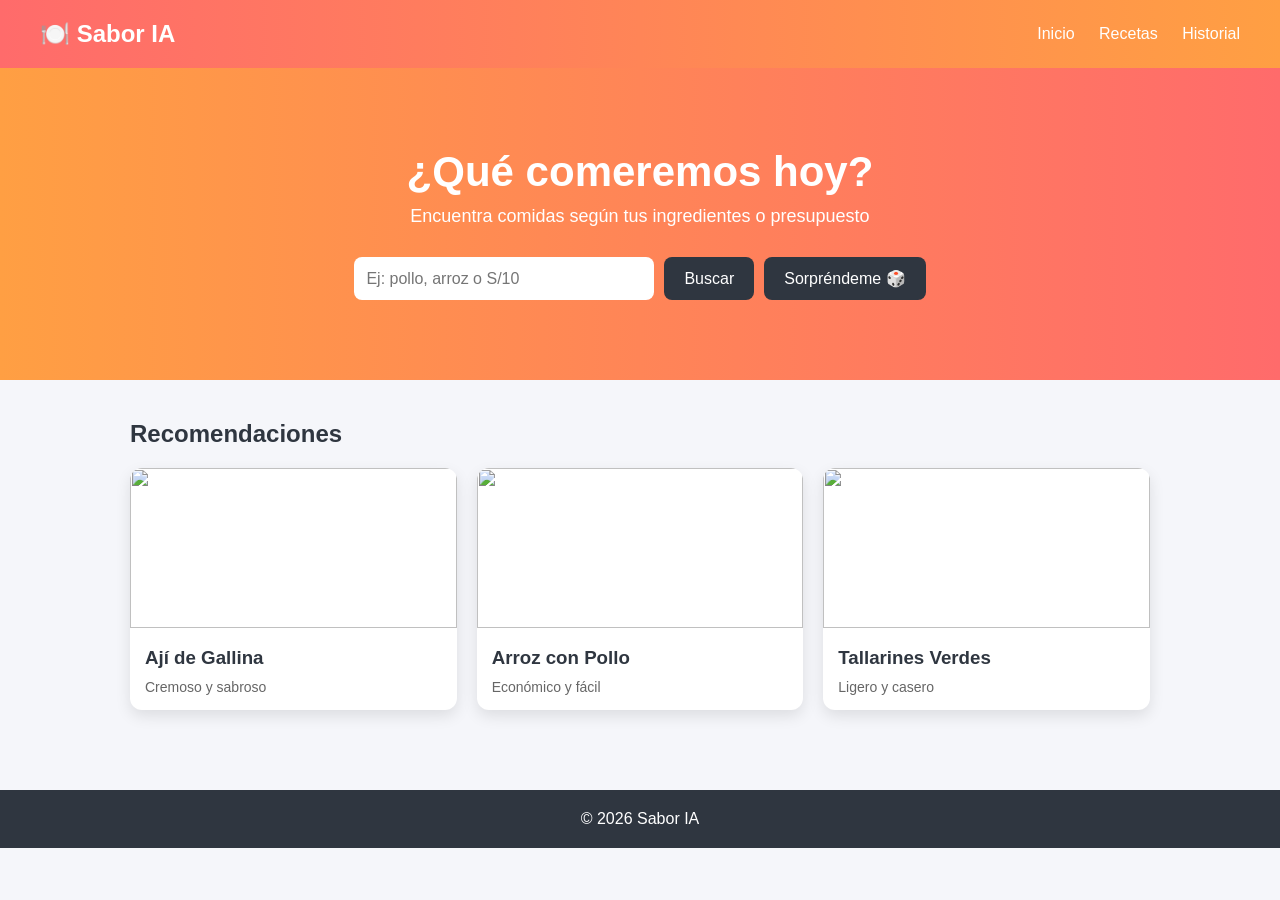
==== src/main/resources/static/Index.html @ de1eff21 "Agregando frontend completo (index, login, css, js)" ====
<!DOCTYPE html>
<html lang="es">

<head>
    <meta charset="UTF-8">
    <title>Sabor IA</title>
    <meta name="viewport" content="width=device-width, initial-scale=1.0">
    <link rel="stylesheet" href="css/styles.css">
    <script src="js/app.js"></script>
</head>

<body>

    <header class="header">
        <div class="logo">🍽️ Sabor IA</div>
        <nav class="nav">
            <a href="#">Inicio</a>
            <a href="#">Recetas</a>
            <a href="#">Historial</a>
        </nav>
    </header>

    <section class="hero">
        <h1>¿Qué comeremos hoy?</h1>
        <p>Encuentra comidas según tus ingredientes o presupuesto</p>

        <div class="search-box">
            <input id="inputBusqueda" type="text" placeholder="Ej: pollo, arroz o S/10">
            <button onclick="buscar()">Buscar</button>
            <button onclick="sorprendeme()" class="btn-random">Sorpréndeme 🎲</button>
        </div>
    </section>

    <section class="result-section">
        <h2>Recomendaciones</h2>

        <div id="resultados" class="cards"></div>
    </section>
    <div id="loader" class="loader hidden"></div>
    <footer class="footer">
        <p>© 2026 Sabor IA</p>
    </footer>

    <script src="js/app.js"></script>
</body>

</html>
---- src/main/resources/static/css/styles.css ----
* {
    margin: 0;
    padding: 0;
    box-sizing: border-box;
}

body {
    font-family: 'Segoe UI', sans-serif;
    background: #f5f6fa;
    color: #2f3640;
    animation: fadeIn 1s ease-in;
}

.header {
    display: flex;
    justify-content: space-between;
    align-items: center;
    padding: 20px 40px;
    background: linear-gradient(90deg, #ff6b6b, #ff9f43);
    color: white;
    animation: slideDown 0.8s ease;
}

.logo {
    font-size: 24px;
    font-weight: bold;
}

.nav a {
    margin-left: 20px;
    text-decoration: none;
    color: white;
    font-weight: 500;
    transition: 0.3s;
}

.nav a:hover {
    opacity: 0.7;
    transform: scale(1.05);
}

.hero {
    text-align: center;
    padding: 80px 20px;
    background: linear-gradient(to right, #ff9f43, #ff6b6b);
    color: white;
    animation: fadeInUp 1s ease;
}

.hero h1 {
    font-size: 42px;
    margin-bottom: 10px;
}

.hero p {
    font-size: 18px;
    margin-bottom: 30px;
}

.search-box {
    display: flex;
    justify-content: center;
    gap: 10px;
}

.search-box input {
    width: 300px;
    padding: 12px;
    border-radius: 8px;
    border: none;
    outline: none;
    font-size: 16px;
    transition: 0.3s;
}

.search-box input:focus {
    transform: scale(1.05);
}

.search-box button {
    padding: 12px 20px;
    border-radius: 8px;
    border: none;
    background: #2f3640;
    color: white;
    font-size: 16px;
    cursor: pointer;
    transition: 0.3s;
}

.search-box button:hover {
    background: #1e272e;
    transform: scale(1.05);
}

.result-section {
    padding: 40px;
    max-width: 1100px;
    margin: auto;
}

.result-section h2 {
    margin-bottom: 20px;
    animation: fadeIn 1s ease;
}

.cards {
    display: grid;
    grid-template-columns: repeat(auto-fit, minmax(250px, 1fr));
    gap: 20px;
}

.card {
    background: white;
    border-radius: 12px;
    overflow: hidden;
    box-shadow: 0 6px 15px rgba(0,0,0,0.1);
    transition: 0.3s;
    animation: fadeInUp 0.6s ease;
}

.card:hover {
    transform: translateY(-8px) scale(1.02);
}

.card img {
    width: 100%;
    height: 160px;
    object-fit: cover;
}

.card-content {
    padding: 15px;
}

.card-content h3 {
    margin-bottom: 10px;
}

.card-content p {
    font-size: 14px;
    color: #666;
}

.footer {
    text-align: center;
    padding: 20px;
    background: #2f3640;
    color: white;
    margin-top: 40px;
    animation: fadeIn 1.5s ease;
}

@keyframes fadeIn {
    from {
        opacity: 0;
    }
    to {
        opacity: 1;
    }
}

@keyframes fadeInUp {
    from {
        opacity: 0;
        transform: translateY(30px);
    }
    to {
        opacity: 1;
        transform: translateY(0);
    }
}

@keyframes slideDown {
    from {
        transform: translateY(-50px);
        opacity: 0;
    }
    to {
        transform: translateY(0);
        opacity: 1;
    }
}
.btn-random {
    padding: 12px 20px;
    border-radius: 8px;
    border: none;
    background: #00a8ff;
    color: white;
    font-size: 16px;
    cursor: pointer;
    transition: 0.3s;
}

.btn-random:hover {
    background: #0097e6;
    transform: scale(1.05);
}

.loader {
    margin: 30px auto;
    border: 6px solid #f3f3f3;
    border-top: 6px solid #ff6b6b;
    border-radius: 50%;
    width: 50px;
    height: 50px;
    animation: spin 1s linear infinite;
}

.hidden {
    display: none;
}

@keyframes spin {
    0% { transform: rotate(0deg); }
    100% { transform: rotate(360deg); }
}
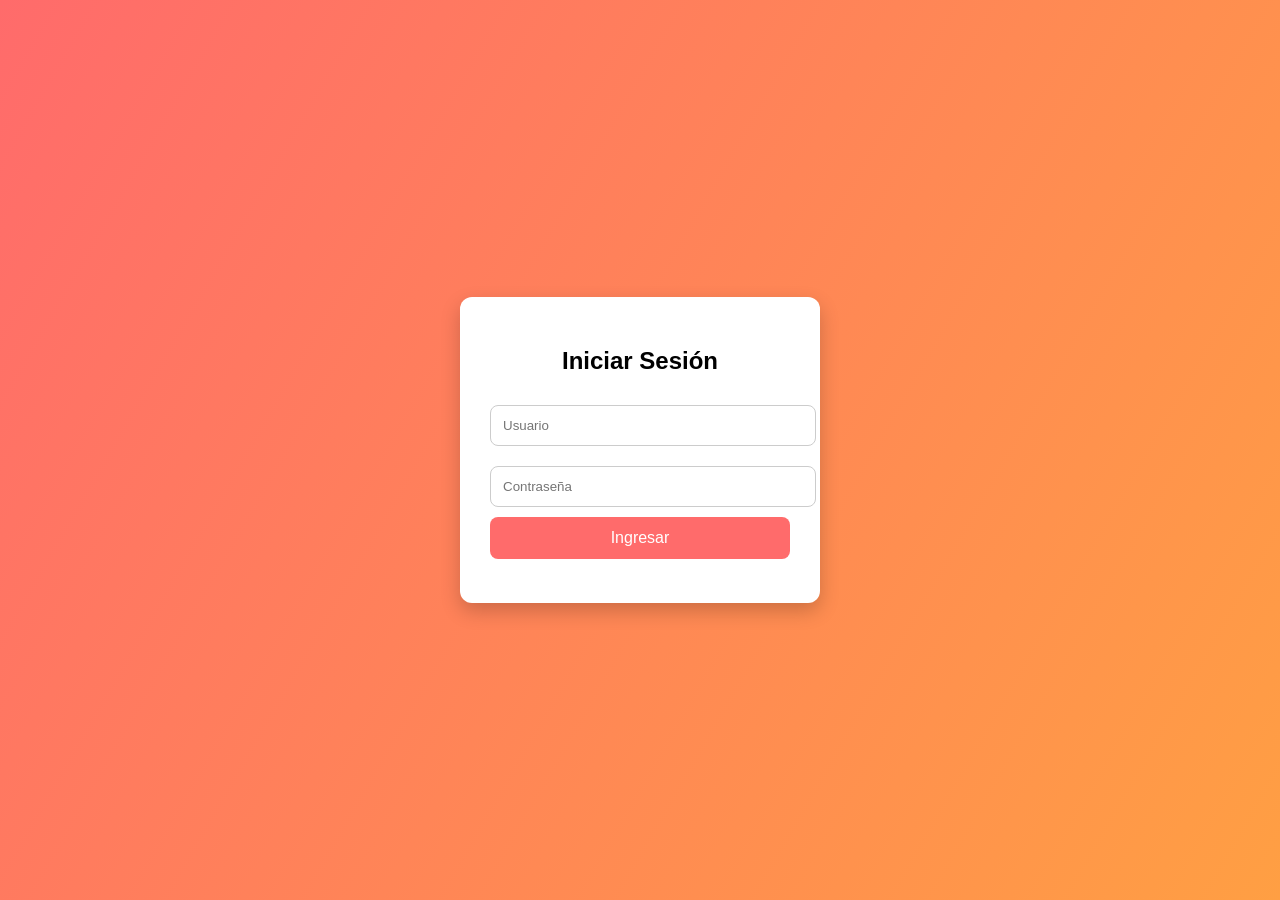
==== commit f7ead132: "feat: login + logout + filtros completos" ====
--- a/src/main/resources/static/Index.html
+++ b/src/main/resources/static/Index.html
@@ -6,42 +6,57 @@
     <title>Sabor IA</title>
     <meta name="viewport" content="width=device-width, initial-scale=1.0">
     <link rel="stylesheet" href="css/styles.css">
-    <script src="js/app.js"></script>
+
+    <script>
+        if (!localStorage.getItem("user")) {
+            window.location.href = "login.html";
+        }
+    </script>
 </head>
 
 <body>
 
-    <header class="header">
-        <div class="logo">🍽️ Sabor IA</div>
-        <nav class="nav">
-            <a href="#">Inicio</a>
-            <a href="#">Recetas</a>
-            <a href="#">Historial</a>
-        </nav>
-    </header>
+<header class="header">
+    <div class="logo">🍽️ Sabor IA</div>
+    <nav class="nav">
+        <a href="#">Inicio</a>
+        <a href="#">Recetas</a>
+        <a href="#">Historial</a>
+        <button onclick="logout()" class="btn-logout">Salir</button>
+    </nav>
+</header>
 
-    <section class="hero">
-        <h1>¿Qué comeremos hoy?</h1>
-        <p>Encuentra comidas según tus ingredientes o presupuesto</p>
+<section class="hero">
+    <h1>¿Qué comeremos hoy?</h1>
+    <p>Encuentra comidas según tus ingredientes o presupuesto</p>
 
-        <div class="search-box">
-            <input id="inputBusqueda" type="text" placeholder="Ej: pollo, arroz o S/10">
-            <button onclick="buscar()">Buscar</button>
-            <button onclick="sorprendeme()" class="btn-random">Sorpréndeme 🎲</button>
-        </div>
-    </section>
+    <div class="search-box">
+        <input id="inputBusqueda" type="text" placeholder="Ej: pollo, arroz">
+        <input id="inputPresupuesto" type="number" placeholder="Presupuesto (S/)">
 
-    <section class="result-section">
-        <h2>Recomendaciones</h2>
+        <select id="inputMomento">
+            <option value="">Cualquier momento</option>
+            <option value="almuerzo">Almuerzo</option>
+            <option value="cena">Cena</option>
+        </select>
 
-        <div id="resultados" class="cards"></div>
-    </section>
-    <div id="loader" class="loader hidden"></div>
-    <footer class="footer">
-        <p>© 2026 Sabor IA</p>
-    </footer>
+        <button onclick="buscar()">Buscar</button>
+        <button onclick="sorprendeme()" class="btn-random">Sorpréndeme 🎲</button>
+    </div>
+</section>
 
-    <script src="js/app.js"></script>
+<section class="result-section">
+    <h2>Recomendaciones</h2>
+    <div id="resultados" class="cards"></div>
+</section>
+
+<div id="loader" class="loader hidden"></div>
+
+<footer class="footer">
+    <p>© 2026 Sabor IA</p>
+</footer>
+
+<script src="js/app.js"></script>
 </body>
 
 </html>
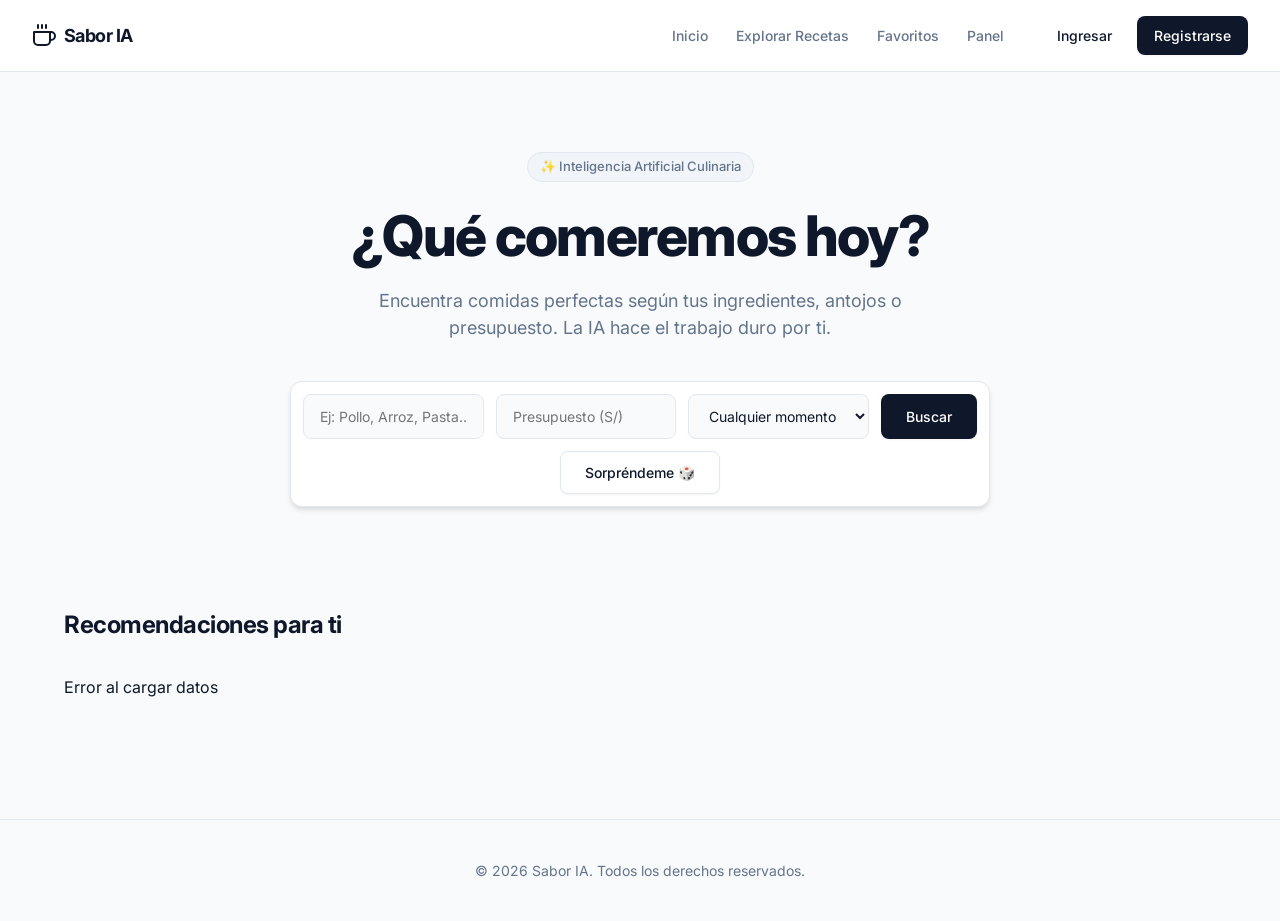
==== commit afcb7f58: "Frontend mejorado y actualizado con JS" ====
--- a/src/main/resources/static/Index.html
+++ b/src/main/resources/static/Index.html
@@ -1,62 +1,93 @@
 <!DOCTYPE html>
 <html lang="es">
-
 <head>
     <meta charset="UTF-8">
     <title>Sabor IA</title>
     <meta name="viewport" content="width=device-width, initial-scale=1.0">
     <link rel="stylesheet" href="css/styles.css">
-
-    <script>
-        if (!localStorage.getItem("user")) {
-            window.location.href = "login.html";
-        }
-    </script>
 </head>
-
 <body>
 
 <header class="header">
-    <div class="logo">🍽️ Sabor IA</div>
+    <a href="Index.html" class="logo">
+        <svg width="24" height="24" viewBox="0 0 24 24" fill="none" stroke="currentColor" stroke-width="2" stroke-linecap="round" stroke-linejoin="round"><path d="M18 8h1a4 4 0 0 1 0 8h-1"/><path d="M2 8h16v9a4 4 0 0 1-4 4H6a4 4 0 0 1-4-4V8z"/><line x1="6" y1="1" x2="6" y2="4"/><line x1="10" y1="1" x2="10" y2="4"/><line x1="14" y1="1" x2="14" y2="4"/></svg>
+        Sabor IA
+    </a>
+
     <nav class="nav">
-        <a href="#">Inicio</a>
-        <a href="#">Recetas</a>
-        <a href="#">Historial</a>
-        <button onclick="logout()" class="btn-logout">Salir</button>
+        <a href="Index.html">Inicio</a>
+        <a href="recetas.html">Explorar Recetas</a>
+        <a href="favoritos.html">Favoritos</a>
+        <a href="admin-recetas.html">Panel</a>
+
+        <div class="auth-buttons" id="authButtons">
+            <a href="login.html" class="btn btn-login">Ingresar</a>
+            <a href="register.html" class="btn btn-primary">Registrarse</a>
+        </div>
     </nav>
 </header>
 
 <section class="hero">
+    <div class="badge">✨ Inteligencia Artificial Culinaria</div>
     <h1>¿Qué comeremos hoy?</h1>
-    <p>Encuentra comidas según tus ingredientes o presupuesto</p>
+    <p>Encuentra comidas perfectas según tus ingredientes, antojos o presupuesto. La IA hace el trabajo duro por ti.</p>
 
     <div class="search-box">
-        <input id="inputBusqueda" type="text" placeholder="Ej: pollo, arroz">
-        <input id="inputPresupuesto" type="number" placeholder="Presupuesto (S/)">
+        <input id="inputBusqueda" type="text" placeholder="Ej: Pollo, Arroz, Pasta...">
+        <input id="inputPresupuesto" type="number" placeholder="Presupuesto (S/)" min="0">
 
         <select id="inputMomento">
             <option value="">Cualquier momento</option>
+            <option value="desayuno">Desayuno</option>
             <option value="almuerzo">Almuerzo</option>
             <option value="cena">Cena</option>
+            <option value="snack">Snack</option>
         </select>
 
-        <button onclick="buscar()">Buscar</button>
-        <button onclick="sorprendeme()" class="btn-random">Sorpréndeme 🎲</button>
+        <button onclick="buscar()" class="btn btn-primary">Buscar</button>
+        <button onclick="sorprendeme()" class="btn btn-secondary">Sorpréndeme 🎲</button>
     </div>
 </section>
 
 <section class="result-section">
-    <h2>Recomendaciones</h2>
+    <div class="section-header">
+        <h2>Recomendaciones para ti</h2>
+    </div>
+    
+    <div id="loader" class="loader hidden"></div>
     <div id="resultados" class="cards"></div>
 </section>
 
-<div id="loader" class="loader hidden"></div>
-
 <footer class="footer">
-    <p>© 2026 Sabor IA</p>
+    <p>© 2026 Sabor IA. Todos los derechos reservados.</p>
 </footer>
 
 <script src="js/app.js"></script>
+<script>
+// El script de verificarUsuario se mantiene intacto para no romper lógica
+function verificarUsuario() {
+    const usuario = localStorage.getItem("usuario");
+    const contenedor = document.getElementById("authButtons");
+
+    if (usuario && usuario !== "undefined" && usuario !== "null") {
+        contenedor.innerHTML = `
+            <span class="user-name">Hola, ${usuario}</span>
+            <button onclick="logout()" class="btn btn-logout">Cerrar sesión</button>
+        `;
+    }
+}
+
+function logout() {
+    localStorage.removeItem("usuario");
+    window.location.href = "login.html";
+}
+
+window.onload = function() {
+    verificarUsuario();
+    if (typeof mostrarAleatorios === "function") {
+        mostrarAleatorios();
+    }
+};
+</script>
 </body>
-
 </html>
--- a/src/main/resources/static/css/styles.css
+++ b/src/main/resources/static/css/styles.css
@@ -1,3 +1,24 @@
+@import url('https://fonts.googleapis.com/css2?family=Inter:wght@300;400;500;600;700&display=swap');
+
+:root {
+    --bg-color: #f8fafc;
+    --surface-color: #ffffff;
+    --border-color: #e2e8f0;
+    --text-main: #0f172a;
+    --text-muted: #64748b;
+    --primary: #0f172a;
+    --primary-hover: #1e293b;
+    --accent: #2563eb;
+    --accent-hover: #1d4ed8;
+    --danger: #ef4444;
+    --radius: 8px;
+    --radius-lg: 12px;
+    --shadow-sm: 0 1px 2px 0 rgba(0, 0, 0, 0.05);
+    --shadow-md: 0 4px 6px -1px rgba(0, 0, 0, 0.1), 0 2px 4px -1px rgba(0, 0, 0, 0.06);
+    --shadow-lg: 0 10px 15px -3px rgba(0, 0, 0, 0.1), 0 4px 6px -2px rgba(0, 0, 0, 0.05);
+    --transition: all 0.2s cubic-bezier(0.4, 0, 0.2, 1);
+}
+
 * {
     margin: 0;
     padding: 0;
@@ -5,213 +26,331 @@
 }
 
 body {
-    font-family: 'Segoe UI', sans-serif;
-    background: #f5f6fa;
-    color: #2f3640;
-    animation: fadeIn 1s ease-in;
-}
-
+    font-family: 'Inter', -apple-system, BlinkMacSystemFont, "Segoe UI", Roboto, sans-serif;
+    background-color: var(--bg-color);
+    color: var(--text-main);
+    line-height: 1.5;
+    -webkit-font-smoothing: antialiased;
+}
+
+a {
+    color: var(--text-main);
+    text-decoration: none;
+    transition: var(--transition);
+}
+
+/* Header & Nav */
 .header {
+    background-color: var(--surface-color);
+    border-bottom: 1px solid var(--border-color);
+    padding: 16px 32px;
     display: flex;
     justify-content: space-between;
     align-items: center;
-    padding: 20px 40px;
-    background: linear-gradient(90deg, #ff6b6b, #ff9f43);
-    color: white;
-    animation: slideDown 0.8s ease;
+    position: sticky;
+    top: 0;
+    z-index: 100;
+    backdrop-filter: blur(8px);
+    background-color: rgba(255, 255, 255, 0.9);
 }
 
 .logo {
-    font-size: 24px;
-    font-weight: bold;
-}
-
-.nav a {
-    margin-left: 20px;
+    font-size: 18px;
+    font-weight: 700;
+    color: var(--primary);
+    display: flex;
+    align-items: center;
+    gap: 8px;
+    letter-spacing: -0.03em;
+}
+
+.nav {
+    display: flex;
+    align-items: center;
+    gap: 28px;
+}
+
+.nav a:not(.btn) {
+    color: var(--text-muted);
+    font-weight: 500;
+    font-size: 14px;
+}
+
+.nav a:not(.btn):hover {
+    color: var(--primary);
+}
+
+.auth-buttons {
+    display: flex;
+    gap: 12px;
+    align-items: center;
+    margin-left: 12px;
+}
+
+/* Buttons */
+button, .btn {
+    display: inline-flex;
+    align-items: center;
+    justify-content: center;
+    padding: 8px 16px;
+    font-size: 14px;
+    font-weight: 500;
+    border-radius: var(--radius);
+    border: 1px solid transparent;
+    cursor: pointer;
+    transition: var(--transition);
+    font-family: inherit;
     text-decoration: none;
-    color: white;
-    font-weight: 500;
-    transition: 0.3s;
-}
-
-.nav a:hover {
-    opacity: 0.7;
-    transform: scale(1.05);
-}
-
+}
+
+.btn-primary {
+    background-color: var(--primary);
+    color: white !important;
+    box-shadow: var(--shadow-sm);
+}
+
+.btn-primary:hover {
+    background-color: var(--primary-hover);
+    transform: translateY(-1px);
+}
+
+.btn-secondary {
+    background-color: white;
+    color: var(--primary) !important;
+    border-color: var(--border-color);
+    box-shadow: var(--shadow-sm);
+}
+
+.btn-secondary:hover {
+    background-color: var(--bg-color);
+    border-color: #cbd5e1;
+}
+
+.btn-login {
+    color: var(--text-main);
+    font-weight: 500;
+    font-size: 14px;
+    padding: 8px 12px;
+}
+.btn-login:hover {
+    color: var(--accent);
+    background: #eff6ff;
+    border-radius: var(--radius);
+}
+
+.btn-logout {
+    background-color: white;
+    color: var(--danger) !important;
+    border: 1px solid var(--border-color);
+    font-size: 13px;
+    padding: 6px 12px;
+    box-shadow: var(--shadow-sm);
+}
+
+.btn-logout:hover {
+    background-color: #fef2f2;
+    border-color: #fca5a5;
+}
+
+/* Layout - Hero */
 .hero {
+    max-width: 800px;
+    margin: 80px auto 60px;
     text-align: center;
-    padding: 80px 20px;
-    background: linear-gradient(to right, #ff9f43, #ff6b6b);
-    color: white;
-    animation: fadeInUp 1s ease;
+    padding: 0 20px;
+    animation: fadeUp 0.6s ease-out;
+}
+
+@keyframes fadeUp {
+    from { opacity: 0; transform: translateY(20px); }
+    to { opacity: 1; transform: translateY(0); }
+}
+
+.badge {
+    display: inline-flex;
+    align-items: center;
+    padding: 4px 12px;
+    background-color: #f1f5f9;
+    color: var(--text-muted);
+    border-radius: 999px;
+    font-size: 13px;
+    font-weight: 500;
+    margin-bottom: 24px;
+    border: 1px solid var(--border-color);
 }
 
 .hero h1 {
-    font-size: 42px;
-    margin-bottom: 10px;
+    font-size: 56px;
+    font-weight: 800;
+    letter-spacing: -0.03em;
+    color: var(--primary);
+    margin-bottom: 20px;
+    line-height: 1.1;
 }
 
 .hero p {
     font-size: 18px;
-    margin-bottom: 30px;
-}
-
+    color: var(--text-muted);
+    margin-bottom: 40px;
+    max-width: 600px;
+    margin-left: auto;
+    margin-right: auto;
+}
+
+/* Search Box */
 .search-box {
-    display: flex;
+    background: var(--surface-color);
+    padding: 12px;
+    border-radius: var(--radius-lg);
+    box-shadow: var(--shadow-md);
+    border: 1px solid var(--border-color);
+    display: flex;
+    gap: 12px;
+    flex-wrap: wrap;
     justify-content: center;
-    gap: 10px;
-}
-
-.search-box input {
-    width: 300px;
-    padding: 12px;
-    border-radius: 8px;
-    border: none;
+    max-width: 700px;
+    margin: 0 auto;
+}
+
+.search-box input, .search-box select {
+    padding: 12px 16px;
+    border: 1px solid var(--border-color);
+    border-radius: var(--radius);
+    font-size: 14px;
     outline: none;
-    font-size: 16px;
-    transition: 0.3s;
-}
-
-.search-box input:focus {
-    transform: scale(1.05);
+    transition: var(--transition);
+    font-family: inherit;
+    flex: 1;
+    min-width: 140px;
+    background-color: var(--bg-color);
+    color: var(--text-main);
+}
+
+.search-box input:focus, .search-box select:focus {
+    border-color: var(--accent);
+    background-color: white;
+    box-shadow: 0 0 0 3px rgba(37, 99, 235, 0.1);
 }
 
 .search-box button {
-    padding: 12px 20px;
-    border-radius: 8px;
-    border: none;
-    background: #2f3640;
-    color: white;
-    font-size: 16px;
-    cursor: pointer;
-    transition: 0.3s;
-}
-
-.search-box button:hover {
-    background: #1e272e;
-    transform: scale(1.05);
-}
-
+    padding: 12px 24px;
+}
+
+/* Results section */
 .result-section {
-    padding: 40px;
-    max-width: 1100px;
-    margin: auto;
-}
-
-.result-section h2 {
-    margin-bottom: 20px;
-    animation: fadeIn 1s ease;
-}
-
+    max-width: 1200px;
+    margin: 0 auto;
+    padding: 40px 24px;
+}
+
+.section-header {
+    display: flex;
+    justify-content: space-between;
+    align-items: center;
+    margin-bottom: 32px;
+}
+
+.section-header h2 {
+    font-size: 24px;
+    font-weight: 700;
+    color: var(--primary);
+    letter-spacing: -0.02em;
+}
+
+/* Cards */
 .cards {
     display: grid;
-    grid-template-columns: repeat(auto-fit, minmax(250px, 1fr));
-    gap: 20px;
+    grid-template-columns: repeat(auto-fill, minmax(300px, 1fr));
+    gap: 24px;
 }
 
 .card {
-    background: white;
-    border-radius: 12px;
+    background: var(--surface-color);
+    border: 1px solid var(--border-color);
+    border-radius: var(--radius-lg);
     overflow: hidden;
-    box-shadow: 0 6px 15px rgba(0,0,0,0.1);
-    transition: 0.3s;
-    animation: fadeInUp 0.6s ease;
+    transition: var(--transition);
+    display: flex;
+    flex-direction: column;
+    box-shadow: var(--shadow-sm);
 }
 
 .card:hover {
-    transform: translateY(-8px) scale(1.02);
+    box-shadow: var(--shadow-lg);
+    transform: translateY(-4px);
+    border-color: #cbd5e1;
 }
 
 .card img {
     width: 100%;
-    height: 160px;
+    height: 200px;
     object-fit: cover;
+    border-bottom: 1px solid var(--border-color);
 }
 
 .card-content {
-    padding: 15px;
+    padding: 24px;
+    flex: 1;
+    display: flex;
+    flex-direction: column;
+}
+
+.card-category {
+    font-size: 12px;
+    text-transform: uppercase;
+    font-weight: 600;
+    color: var(--accent);
+    margin-bottom: 8px;
+    letter-spacing: 0.05em;
 }
 
 .card-content h3 {
-    margin-bottom: 10px;
+    font-size: 18px;
+    font-weight: 700;
+    margin-bottom: 12px;
+    color: var(--primary);
+    line-height: 1.3;
 }
 
 .card-content p {
     font-size: 14px;
-    color: #666;
-}
-
+    color: var(--text-muted);
+    line-height: 1.6;
+    flex: 1;
+}
+
+/* Loader */
+.loader {
+    margin: 60px auto;
+    width: 40px;
+    height: 40px;
+    border: 3px solid #e2e8f0;
+    border-top-color: var(--accent);
+    border-radius: 50%;
+    animation: spin 0.8s linear infinite;
+}
+
+.hidden {
+    display: none !important;
+}
+
+@keyframes spin {
+    to { transform: rotate(360deg); }
+}
+
+/* Footer */
 .footer {
     text-align: center;
-    padding: 20px;
-    background: #2f3640;
-    color: white;
-    margin-top: 40px;
-    animation: fadeIn 1.5s ease;
-}
-
-@keyframes fadeIn {
-    from {
-        opacity: 0;
-    }
-    to {
-        opacity: 1;
-    }
-}
-
-@keyframes fadeInUp {
-    from {
-        opacity: 0;
-        transform: translateY(30px);
-    }
-    to {
-        opacity: 1;
-        transform: translateY(0);
-    }
-}
-
-@keyframes slideDown {
-    from {
-        transform: translateY(-50px);
-        opacity: 0;
-    }
-    to {
-        transform: translateY(0);
-        opacity: 1;
-    }
-}
-.btn-random {
-    padding: 12px 20px;
-    border-radius: 8px;
-    border: none;
-    background: #00a8ff;
-    color: white;
-    font-size: 16px;
-    cursor: pointer;
-    transition: 0.3s;
-}
-
-.btn-random:hover {
-    background: #0097e6;
-    transform: scale(1.05);
-}
-
-.loader {
-    margin: 30px auto;
-    border: 6px solid #f3f3f3;
-    border-top: 6px solid #ff6b6b;
-    border-radius: 50%;
-    width: 50px;
-    height: 50px;
-    animation: spin 1s linear infinite;
-}
-
-.hidden {
-    display: none;
-}
-
-@keyframes spin {
-    0% { transform: rotate(0deg); }
-    100% { transform: rotate(360deg); }
-}+    padding: 40px 20px;
+    color: var(--text-muted);
+    font-size: 14px;
+    margin-top: 80px;
+    border-top: 1px solid var(--border-color);
+}
+
+/* User name */
+.user-name {
+    font-size: 14px;
+    font-weight: 500;
+    color: var(--text-main);
+}
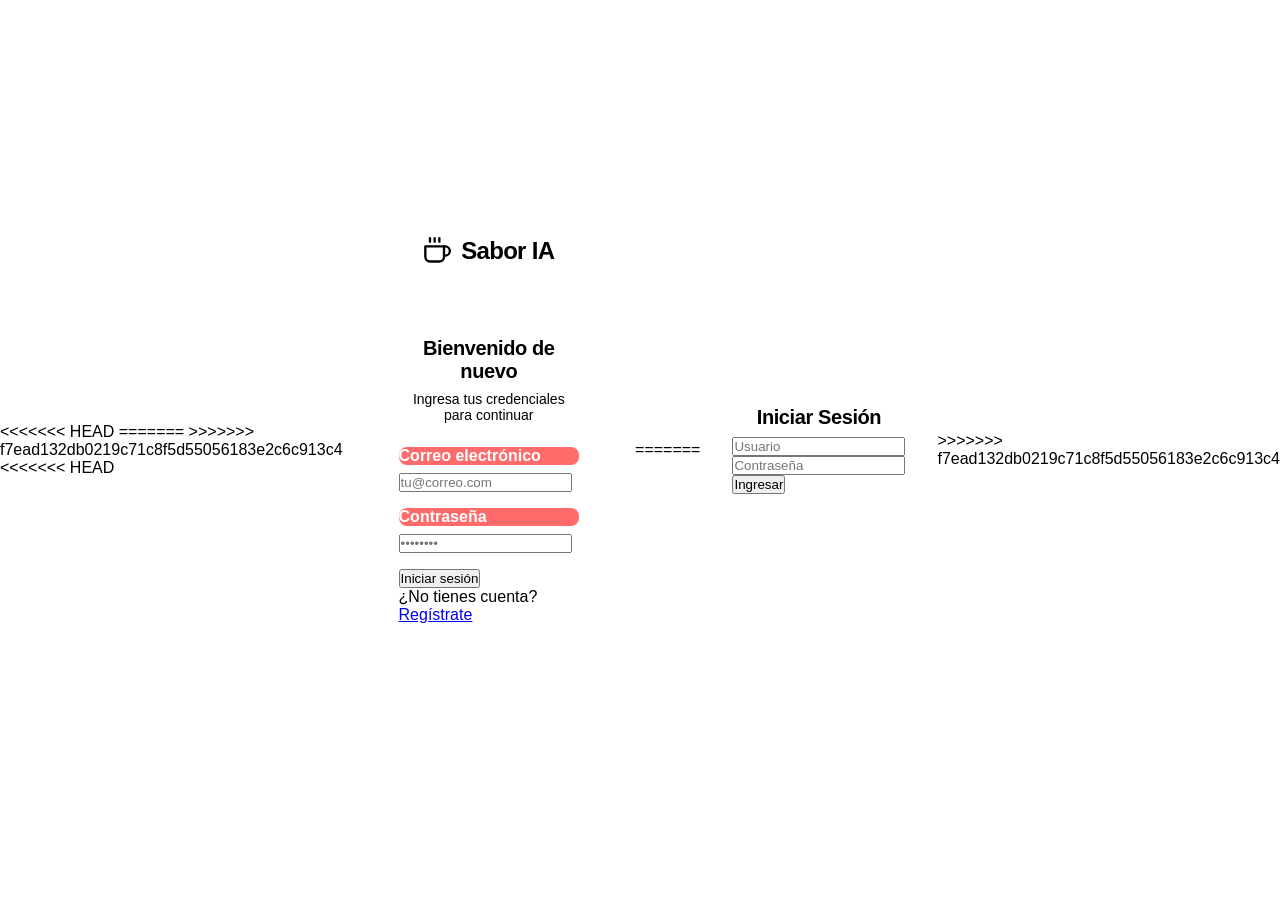
==== commit f624675b: "Mejora de estilo del index, js y diseño" ====
--- a/src/main/resources/static/Index.html
+++ b/src/main/resources/static/Index.html
@@ -1,10 +1,15 @@
 <!DOCTYPE html>
 <html lang="es">
+<<<<<<< HEAD
+=======
+
+>>>>>>> f7ead132db0219c71c8f5d55056183e2c6c913c4
 <head>
     <meta charset="UTF-8">
     <title>Sabor IA</title>
     <meta name="viewport" content="width=device-width, initial-scale=1.0">
     <link rel="stylesheet" href="css/styles.css">
+<<<<<<< HEAD
 </head>
 <body>
 
@@ -24,10 +29,30 @@
             <a href="login.html" class="btn btn-login">Ingresar</a>
             <a href="register.html" class="btn btn-primary">Registrarse</a>
         </div>
+=======
+
+    <script>
+        if (!localStorage.getItem("user")) {
+            window.location.href = "login.html";
+        }
+    </script>
+</head>
+
+<body>
+
+<header class="header">
+    <div class="logo">🍽️ Sabor IA</div>
+    <nav class="nav">
+        <a href="#">Inicio</a>
+        <a href="#">Recetas</a>
+        <a href="#">Historial</a>
+        <button onclick="logout()" class="btn-logout">Salir</button>
+>>>>>>> f7ead132db0219c71c8f5d55056183e2c6c913c4
     </nav>
 </header>
 
 <section class="hero">
+<<<<<<< HEAD
     <div class="badge">✨ Inteligencia Artificial Culinaria</div>
     <h1>¿Qué comeremos hoy?</h1>
     <p>Encuentra comidas perfectas según tus ingredientes, antojos o presupuesto. La IA hace el trabajo duro por ti.</p>
@@ -46,10 +71,28 @@
 
         <button onclick="buscar()" class="btn btn-primary">Buscar</button>
         <button onclick="sorprendeme()" class="btn btn-secondary">Sorpréndeme 🎲</button>
+=======
+    <h1>¿Qué comeremos hoy?</h1>
+    <p>Encuentra comidas según tus ingredientes o presupuesto</p>
+
+    <div class="search-box">
+        <input id="inputBusqueda" type="text" placeholder="Ej: pollo, arroz">
+        <input id="inputPresupuesto" type="number" placeholder="Presupuesto (S/)">
+
+        <select id="inputMomento">
+            <option value="">Cualquier momento</option>
+            <option value="almuerzo">Almuerzo</option>
+            <option value="cena">Cena</option>
+        </select>
+
+        <button onclick="buscar()">Buscar</button>
+        <button onclick="sorprendeme()" class="btn-random">Sorpréndeme 🎲</button>
+>>>>>>> f7ead132db0219c71c8f5d55056183e2c6c913c4
     </div>
 </section>
 
 <section class="result-section">
+<<<<<<< HEAD
     <div class="section-header">
         <h2>Recomendaciones para ti</h2>
     </div>
@@ -90,4 +133,19 @@
 };
 </script>
 </body>
+=======
+    <h2>Recomendaciones</h2>
+    <div id="resultados" class="cards"></div>
+</section>
+
+<div id="loader" class="loader hidden"></div>
+
+<footer class="footer">
+    <p>© 2026 Sabor IA</p>
+</footer>
+
+<script src="js/app.js"></script>
+</body>
+
+>>>>>>> f7ead132db0219c71c8f5d55056183e2c6c913c4
 </html>
--- a/src/main/resources/static/css/styles.css
+++ b/src/main/resources/static/css/styles.css
@@ -1,3 +1,4 @@
+<<<<<<< HEAD
 @import url('https://fonts.googleapis.com/css2?family=Inter:wght@300;400;500;600;700&display=swap');
 
 :root {
@@ -19,6 +20,8 @@
     --transition: all 0.2s cubic-bezier(0.4, 0, 0.2, 1);
 }
 
+=======
+>>>>>>> f7ead132db0219c71c8f5d55056183e2c6c913c4
 * {
     margin: 0;
     padding: 0;
@@ -26,6 +29,7 @@
 }
 
 body {
+<<<<<<< HEAD
     font-family: 'Inter', -apple-system, BlinkMacSystemFont, "Segoe UI", Roboto, sans-serif;
     background-color: var(--bg-color);
     color: var(--text-main);
@@ -186,10 +190,58 @@
     color: var(--primary);
     margin-bottom: 20px;
     line-height: 1.1;
+=======
+    font-family: 'Segoe UI', sans-serif;
+    background: #f5f6fa;
+    color: #2f3640;
+    animation: fadeIn 1s ease-in;
+}
+
+.header {
+    display: flex;
+    justify-content: space-between;
+    align-items: center;
+    padding: 20px 40px;
+    background: linear-gradient(90deg, #ff6b6b, #ff9f43);
+    color: white;
+    animation: slideDown 0.8s ease;
+}
+
+.logo {
+    font-size: 24px;
+    font-weight: bold;
+}
+
+.nav a {
+    margin-left: 20px;
+    text-decoration: none;
+    color: white;
+    font-weight: 500;
+    transition: 0.3s;
+}
+
+.nav a:hover {
+    opacity: 0.7;
+    transform: scale(1.05);
+}
+
+.hero {
+    text-align: center;
+    padding: 80px 20px;
+    background: linear-gradient(to right, #ff9f43, #ff6b6b);
+    color: white;
+    animation: fadeInUp 1s ease;
+}
+
+.hero h1 {
+    font-size: 42px;
+    margin-bottom: 10px;
+>>>>>>> f7ead132db0219c71c8f5d55056183e2c6c913c4
 }
 
 .hero p {
     font-size: 18px;
+<<<<<<< HEAD
     color: var(--text-muted);
     margin-bottom: 40px;
     max-width: 600px;
@@ -279,10 +331,80 @@
     box-shadow: var(--shadow-lg);
     transform: translateY(-4px);
     border-color: #cbd5e1;
+=======
+    margin-bottom: 30px;
+}
+
+.search-box {
+    display: flex;
+    justify-content: center;
+    gap: 10px;
+}
+
+.search-box input {
+    width: 300px;
+    padding: 12px;
+    border-radius: 8px;
+    border: none;
+    outline: none;
+    font-size: 16px;
+    transition: 0.3s;
+}
+
+.search-box input:focus {
+    transform: scale(1.05);
+}
+
+.search-box button {
+    padding: 12px 20px;
+    border-radius: 8px;
+    border: none;
+    background: #2f3640;
+    color: white;
+    font-size: 16px;
+    cursor: pointer;
+    transition: 0.3s;
+}
+
+.search-box button:hover {
+    background: #1e272e;
+    transform: scale(1.05);
+}
+
+.result-section {
+    padding: 40px;
+    max-width: 1100px;
+    margin: auto;
+}
+
+.result-section h2 {
+    margin-bottom: 20px;
+    animation: fadeIn 1s ease;
+}
+
+.cards {
+    display: grid;
+    grid-template-columns: repeat(auto-fit, minmax(250px, 1fr));
+    gap: 20px;
+}
+
+.card {
+    background: white;
+    border-radius: 12px;
+    overflow: hidden;
+    box-shadow: 0 6px 15px rgba(0,0,0,0.1);
+    transition: 0.3s;
+    animation: fadeInUp 0.6s ease;
+}
+
+.card:hover {
+    transform: translateY(-8px) scale(1.02);
+>>>>>>> f7ead132db0219c71c8f5d55056183e2c6c913c4
 }
 
 .card img {
     width: 100%;
+<<<<<<< HEAD
     height: 200px;
     object-fit: cover;
     border-bottom: 1px solid var(--border-color);
@@ -310,10 +432,23 @@
     margin-bottom: 12px;
     color: var(--primary);
     line-height: 1.3;
+=======
+    height: 160px;
+    object-fit: cover;
+}
+
+.card-content {
+    padding: 15px;
+}
+
+.card-content h3 {
+    margin-bottom: 10px;
+>>>>>>> f7ead132db0219c71c8f5d55056183e2c6c913c4
 }
 
 .card-content p {
     font-size: 14px;
+<<<<<<< HEAD
     color: var(--text-muted);
     line-height: 1.6;
     flex: 1;
@@ -354,3 +489,81 @@
     font-weight: 500;
     color: var(--text-main);
 }
+=======
+    color: #666;
+}
+
+.footer {
+    text-align: center;
+    padding: 20px;
+    background: #2f3640;
+    color: white;
+    margin-top: 40px;
+    animation: fadeIn 1.5s ease;
+}
+
+@keyframes fadeIn {
+    from {
+        opacity: 0;
+    }
+    to {
+        opacity: 1;
+    }
+}
+
+@keyframes fadeInUp {
+    from {
+        opacity: 0;
+        transform: translateY(30px);
+    }
+    to {
+        opacity: 1;
+        transform: translateY(0);
+    }
+}
+
+@keyframes slideDown {
+    from {
+        transform: translateY(-50px);
+        opacity: 0;
+    }
+    to {
+        transform: translateY(0);
+        opacity: 1;
+    }
+}
+.btn-random {
+    padding: 12px 20px;
+    border-radius: 8px;
+    border: none;
+    background: #00a8ff;
+    color: white;
+    font-size: 16px;
+    cursor: pointer;
+    transition: 0.3s;
+}
+
+.btn-random:hover {
+    background: #0097e6;
+    transform: scale(1.05);
+}
+
+.loader {
+    margin: 30px auto;
+    border: 6px solid #f3f3f3;
+    border-top: 6px solid #ff6b6b;
+    border-radius: 50%;
+    width: 50px;
+    height: 50px;
+    animation: spin 1s linear infinite;
+}
+
+.hidden {
+    display: none;
+}
+
+@keyframes spin {
+    0% { transform: rotate(0deg); }
+    100% { transform: rotate(360deg); }
+}
+>>>>>>> f7ead132db0219c71c8f5d55056183e2c6c913c4
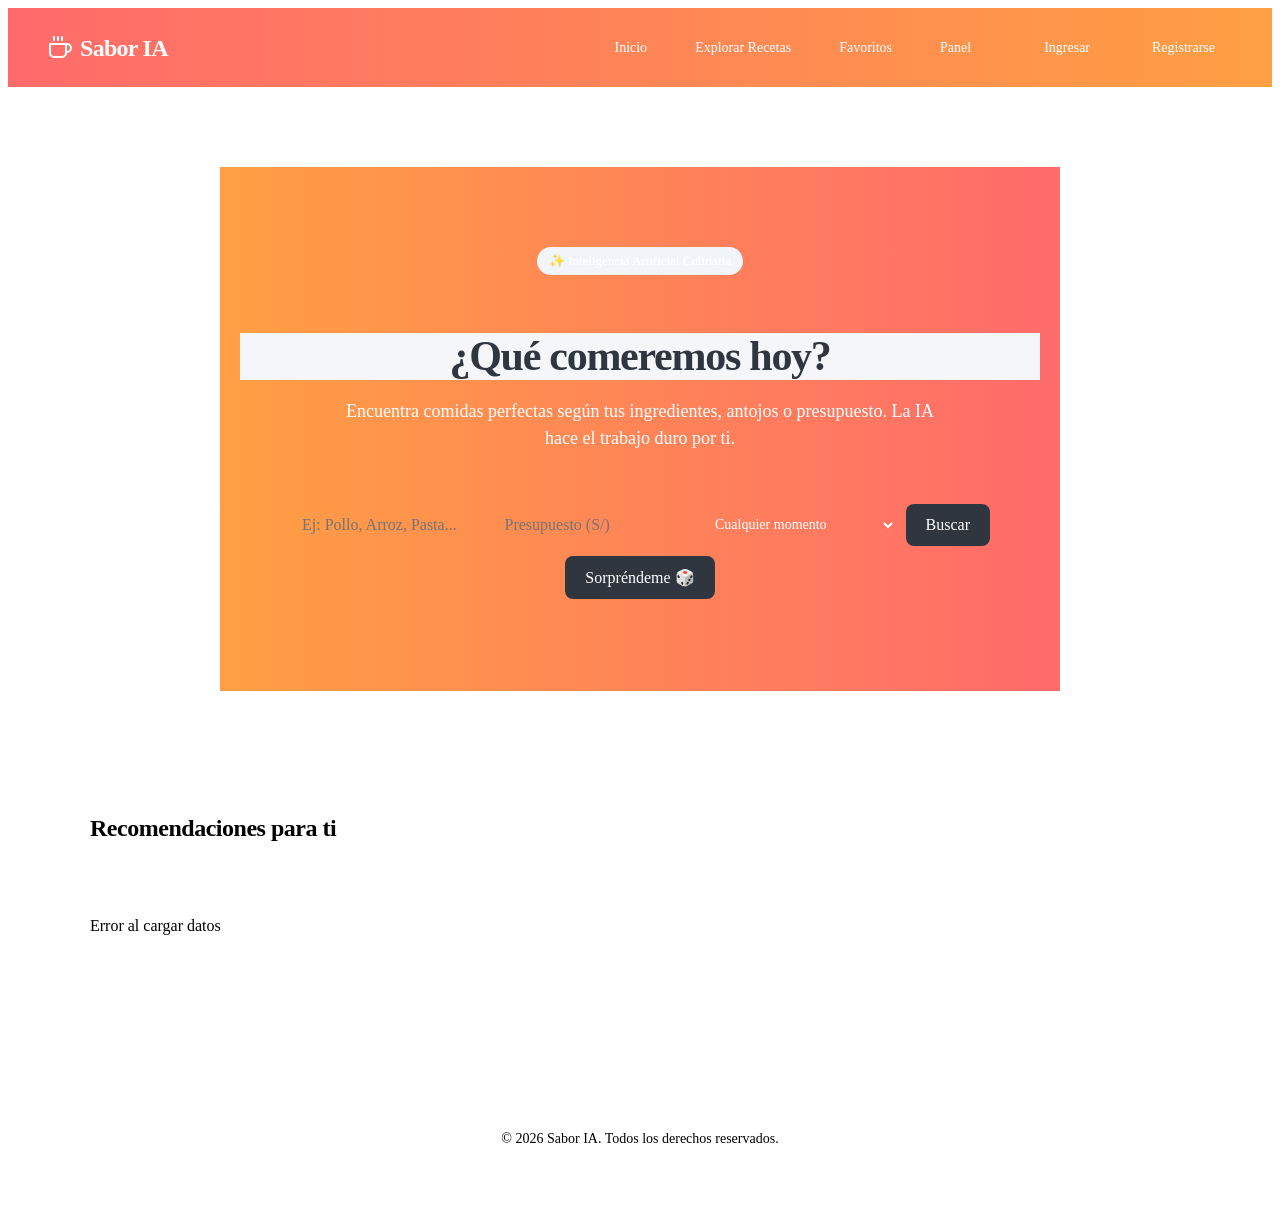
==== commit b71e9380: "Nuevo modulo de recetas y mejoras frontend" ====
--- a/src/main/resources/static/Index.html
+++ b/src/main/resources/static/Index.html
@@ -1,15 +1,10 @@
 <!DOCTYPE html>
 <html lang="es">
-<<<<<<< HEAD
-=======
-
->>>>>>> f7ead132db0219c71c8f5d55056183e2c6c913c4
 <head>
     <meta charset="UTF-8">
     <title>Sabor IA</title>
     <meta name="viewport" content="width=device-width, initial-scale=1.0">
     <link rel="stylesheet" href="css/styles.css">
-<<<<<<< HEAD
 </head>
 <body>
 
@@ -29,30 +24,10 @@
             <a href="login.html" class="btn btn-login">Ingresar</a>
             <a href="register.html" class="btn btn-primary">Registrarse</a>
         </div>
-=======
-
-    <script>
-        if (!localStorage.getItem("user")) {
-            window.location.href = "login.html";
-        }
-    </script>
-</head>
-
-<body>
-
-<header class="header">
-    <div class="logo">🍽️ Sabor IA</div>
-    <nav class="nav">
-        <a href="#">Inicio</a>
-        <a href="#">Recetas</a>
-        <a href="#">Historial</a>
-        <button onclick="logout()" class="btn-logout">Salir</button>
->>>>>>> f7ead132db0219c71c8f5d55056183e2c6c913c4
     </nav>
 </header>
 
 <section class="hero">
-<<<<<<< HEAD
     <div class="badge">✨ Inteligencia Artificial Culinaria</div>
     <h1>¿Qué comeremos hoy?</h1>
     <p>Encuentra comidas perfectas según tus ingredientes, antojos o presupuesto. La IA hace el trabajo duro por ti.</p>
@@ -71,28 +46,10 @@
 
         <button onclick="buscar()" class="btn btn-primary">Buscar</button>
         <button onclick="sorprendeme()" class="btn btn-secondary">Sorpréndeme 🎲</button>
-=======
-    <h1>¿Qué comeremos hoy?</h1>
-    <p>Encuentra comidas según tus ingredientes o presupuesto</p>
-
-    <div class="search-box">
-        <input id="inputBusqueda" type="text" placeholder="Ej: pollo, arroz">
-        <input id="inputPresupuesto" type="number" placeholder="Presupuesto (S/)">
-
-        <select id="inputMomento">
-            <option value="">Cualquier momento</option>
-            <option value="almuerzo">Almuerzo</option>
-            <option value="cena">Cena</option>
-        </select>
-
-        <button onclick="buscar()">Buscar</button>
-        <button onclick="sorprendeme()" class="btn-random">Sorpréndeme 🎲</button>
->>>>>>> f7ead132db0219c71c8f5d55056183e2c6c913c4
     </div>
 </section>
 
 <section class="result-section">
-<<<<<<< HEAD
     <div class="section-header">
         <h2>Recomendaciones para ti</h2>
     </div>
@@ -133,19 +90,4 @@
 };
 </script>
 </body>
-=======
-    <h2>Recomendaciones</h2>
-    <div id="resultados" class="cards"></div>
-</section>
-
-<div id="loader" class="loader hidden"></div>
-
-<footer class="footer">
-    <p>© 2026 Sabor IA</p>
-</footer>
-
-<script src="js/app.js"></script>
-</body>
-
->>>>>>> f7ead132db0219c71c8f5d55056183e2c6c913c4
 </html>
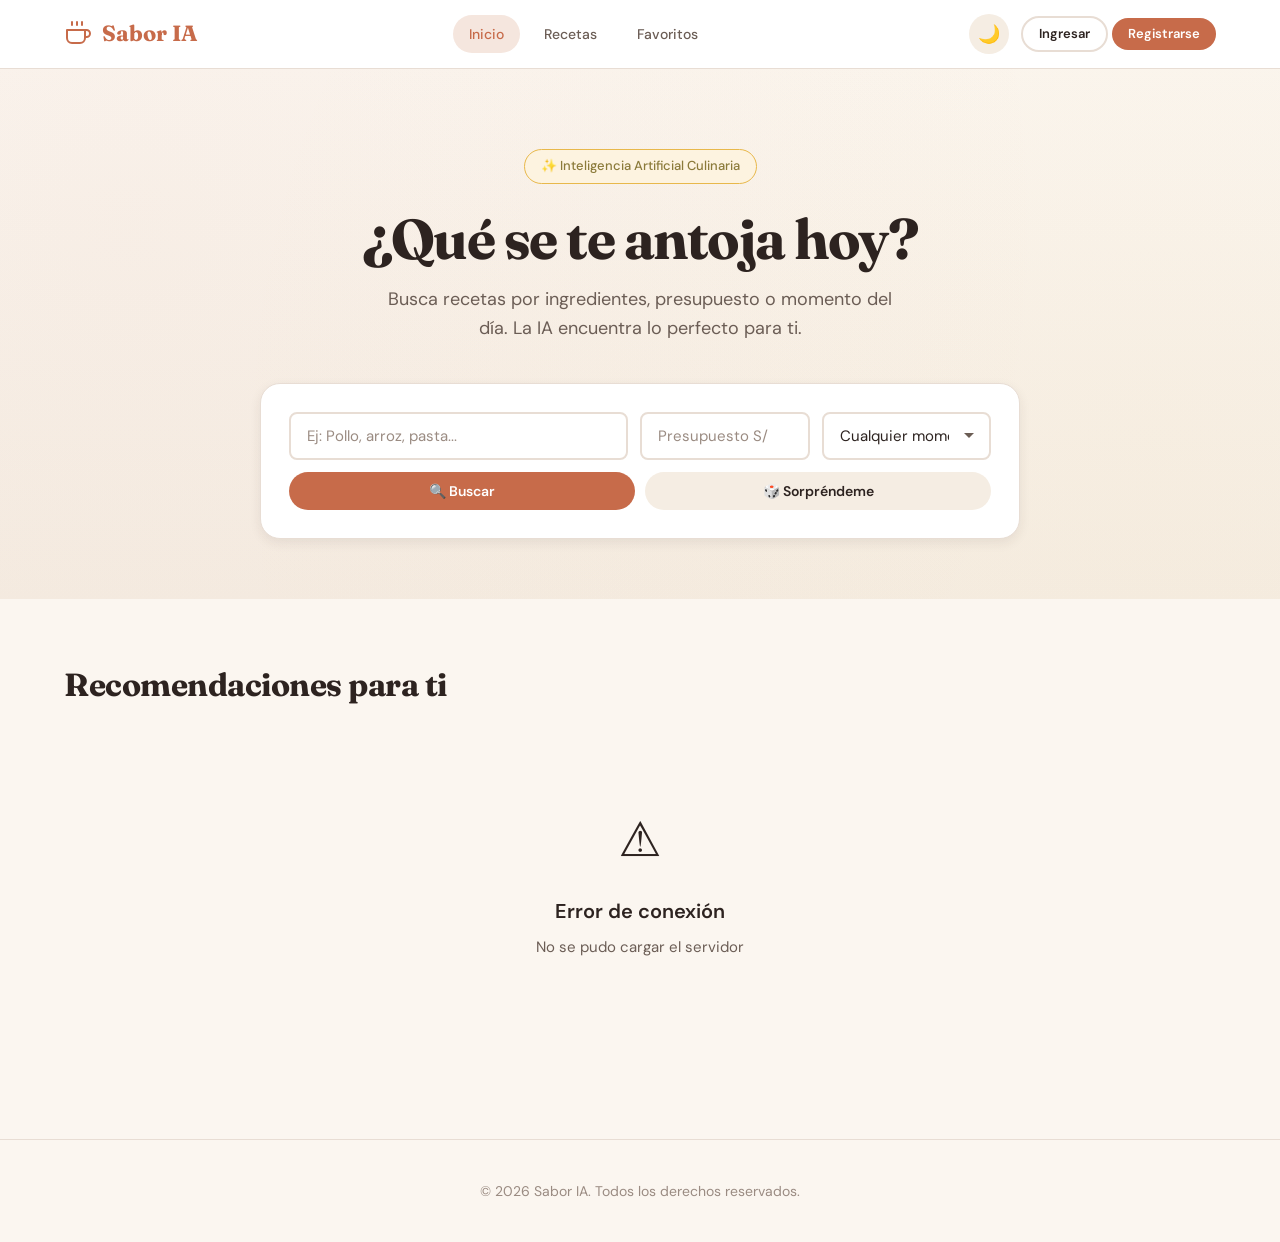
==== commit f978d81b: "Rediseño completo frontend Sabor IA - estética cálida y vibrante con modo oscuro" ====
--- a/src/main/resources/static/Index.html
+++ b/src/main/resources/static/Index.html
@@ -1,93 +1,103 @@
 <!DOCTYPE html>
 <html lang="es">
 <head>
-    <meta charset="UTF-8">
-    <title>Sabor IA</title>
-    <meta name="viewport" content="width=device-width, initial-scale=1.0">
-    <link rel="stylesheet" href="css/styles.css">
+  <meta charset="UTF-8">
+  <meta name="viewport" content="width=device-width, initial-scale=1.0">
+  <title>Sabor IA — Recetas inteligentes</title>
+  <link rel="preconnect" href="https://fonts.googleapis.com">
+  <link rel="preconnect" href="https://fonts.gstatic.com" crossorigin>
+  <link href="https://fonts.googleapis.com/css2?family=DM+Sans:wght@400;500;600;700&family=Fraunces:opsz,wght@9..144,400;9..144,600;9..144,700&display=swap" rel="stylesheet">
+  <link rel="stylesheet" href="css/main.css">
 </head>
-<body>
+<body data-page="index">
 
 <header class="header">
+  <div class="header-inner">
     <a href="Index.html" class="logo">
-        <svg width="24" height="24" viewBox="0 0 24 24" fill="none" stroke="currentColor" stroke-width="2" stroke-linecap="round" stroke-linejoin="round"><path d="M18 8h1a4 4 0 0 1 0 8h-1"/><path d="M2 8h16v9a4 4 0 0 1-4 4H6a4 4 0 0 1-4-4V8z"/><line x1="6" y1="1" x2="6" y2="4"/><line x1="10" y1="1" x2="10" y2="4"/><line x1="14" y1="1" x2="14" y2="4"/></svg>
-        Sabor IA
+      <svg class="logo-svg" viewBox="0 0 28 28" fill="none" stroke="currentColor" stroke-width="2" stroke-linecap="round" stroke-linejoin="round">
+        <path d="M21 10h1.5a3.5 3.5 0 0 1 0 7H21"/>
+        <path d="M3 10h18v8a5 5 0 0 1-5 5H8a5 5 0 0 1-5-5V10z"/>
+        <line x1="8" y1="2" x2="8" y2="5"/>
+        <line x1="13" y1="2" x2="13" y2="5"/>
+        <line x1="18" y1="2" x2="18" y2="5"/>
+      </svg>
+      Sabor IA
     </a>
-
-    <nav class="nav">
-        <a href="Index.html">Inicio</a>
-        <a href="recetas.html">Explorar Recetas</a>
-        <a href="favoritos.html">Favoritos</a>
-        <a href="admin-recetas.html">Panel</a>
-
-        <div class="auth-buttons" id="authButtons">
-            <a href="login.html" class="btn btn-login">Ingresar</a>
-            <a href="register.html" class="btn btn-primary">Registrarse</a>
-        </div>
+    <nav class="nav-links" id="navLinks">
+      <a href="Index.html" class="active">Inicio</a>
+      <a href="recetas.html">Recetas</a>
+      <a href="favoritos.html">Favoritos</a>
     </nav>
+    <div class="header-actions">
+      <button class="theme-toggle" id="themeToggle" aria-label="Cambiar modo" onclick="toggleTheme()">🌙</button>
+      <button class="hamburger" id="hamburger" aria-label="Menú">
+        <span></span><span></span><span></span>
+      </button>
+      <div class="auth-section" id="authSection"></div>
+    </div>
+  </div>
 </header>
 
-<section class="hero">
-    <div class="badge">✨ Inteligencia Artificial Culinaria</div>
-    <h1>¿Qué comeremos hoy?</h1>
-    <p>Encuentra comidas perfectas según tus ingredientes, antojos o presupuesto. La IA hace el trabajo duro por ti.</p>
+<section class="page-hero">
+  <div class="hero-badge">✨ Inteligencia Artificial Culinaria</div>
+  <h1 class="hero-title">¿Qué se te antoja hoy?</h1>
+  <p class="hero-subtitle">Busca recetas por ingredientes, presupuesto o momento del día. La IA encuentra lo perfecto para ti.</p>
 
-    <div class="search-box">
-        <input id="inputBusqueda" type="text" placeholder="Ej: Pollo, Arroz, Pasta...">
-        <input id="inputPresupuesto" type="number" placeholder="Presupuesto (S/)" min="0">
-
-        <select id="inputMomento">
-            <option value="">Cualquier momento</option>
-            <option value="desayuno">Desayuno</option>
-            <option value="almuerzo">Almuerzo</option>
-            <option value="cena">Cena</option>
-            <option value="snack">Snack</option>
-        </select>
-
-        <button onclick="buscar()" class="btn btn-primary">Buscar</button>
-        <button onclick="sorprendeme()" class="btn btn-secondary">Sorpréndeme 🎲</button>
+  <div class="search-card">
+    <div class="search-grid">
+      <input class="input" id="inputBusqueda" type="text" placeholder="Ej: Pollo, arroz, pasta...">
+      <input class="input" id="inputPresupuesto" type="number" placeholder="Presupuesto S/" min="0">
+      <select class="input select" id="inputMomento">
+        <option value="">Cualquier momento</option>
+        <option value="desayuno">Desayuno</option>
+        <option value="almuerzo">Almuerzo</option>
+        <option value="cena">Cena</option>
+        <option value="snack">Snack</option>
+      </select>
     </div>
+    <div class="search-actions">
+      <button class="btn btn-primary" id="btnBuscar">🔍 Buscar</button>
+      <button class="btn btn-secondary" id="btnSorprendeme">🎲 Sorpréndeme</button>
+    </div>
+  </div>
 </section>
 
 <section class="result-section">
-    <div class="section-header">
-        <h2>Recomendaciones para ti</h2>
+  <div class="result-header">
+    <h2 class="section-title">Recomendaciones para ti</h2>
+  </div>
+  <div class="cards-grid" id="resultados">
+    <div class="card-skeleton">
+      <div class="card-skeleton-img"></div>
+      <div class="card-skeleton-body">
+        <div class="card-skeleton-title skeleton"></div>
+        <div class="card-skeleton-text skeleton"></div>
+        <div class="card-skeleton-text skeleton"></div>
+      </div>
     </div>
-    
-    <div id="loader" class="loader hidden"></div>
-    <div id="resultados" class="cards"></div>
+    <div class="card-skeleton">
+      <div class="card-skeleton-img"></div>
+      <div class="card-skeleton-body">
+        <div class="card-skeleton-title skeleton"></div>
+        <div class="card-skeleton-text skeleton"></div>
+        <div class="card-skeleton-text skeleton"></div>
+      </div>
+    </div>
+    <div class="card-skeleton">
+      <div class="card-skeleton-img"></div>
+      <div class="card-skeleton-body">
+        <div class="card-skeleton-title skeleton"></div>
+        <div class="card-skeleton-text skeleton"></div>
+        <div class="card-skeleton-text skeleton"></div>
+      </div>
+    </div>
+  </div>
 </section>
 
 <footer class="footer">
-    <p>© 2026 Sabor IA. Todos los derechos reservados.</p>
+  <p>© 2026 Sabor IA. Todos los derechos reservados.</p>
 </footer>
 
-<script src="js/app.js"></script>
-<script>
-// El script de verificarUsuario se mantiene intacto para no romper lógica
-function verificarUsuario() {
-    const usuario = localStorage.getItem("usuario");
-    const contenedor = document.getElementById("authButtons");
-
-    if (usuario && usuario !== "undefined" && usuario !== "null") {
-        contenedor.innerHTML = `
-            <span class="user-name">Hola, ${usuario}</span>
-            <button onclick="logout()" class="btn btn-logout">Cerrar sesión</button>
-        `;
-    }
-}
-
-function logout() {
-    localStorage.removeItem("usuario");
-    window.location.href = "login.html";
-}
-
-window.onload = function() {
-    verificarUsuario();
-    if (typeof mostrarAleatorios === "function") {
-        mostrarAleatorios();
-    }
-};
-</script>
+<script src="js/main.js"></script>
 </body>
-</html>+</html>
--- a/src/main/resources/static/css/main.css
+++ b/src/main/resources/static/css/main.css
@@ -0,0 +1,1313 @@
+:root {
+  --terracotta: #C76B4A;
+  --terracotta-hover: #B05A3C;
+  --terracotta-light: #F5E6DE;
+  --olive: #7A8B5E;
+  --olive-hover: #6A7B4E;
+  --golden: #E8B84B;
+  --golden-light: #FDF3E0;
+  --bg: #FBF6F0;
+  --bg-alt: #F5EDE3;
+  --surface: #FFFFFF;
+  --surface-hover: #FAF5F0;
+  --text: #2D2320;
+  --text-secondary: #6B5D55;
+  --text-muted: #9A8B82;
+  --border: #E8DDD4;
+  --border-light: #F0E8E0;
+  --shadow-sm: 0 1px 3px rgba(45, 35, 32, 0.06);
+  --shadow-md: 0 4px 12px rgba(45, 35, 32, 0.08);
+  --shadow-lg: 0 8px 32px rgba(45, 35, 32, 0.12);
+  --radius-sm: 8px;
+  --radius-md: 12px;
+  --radius-lg: 20px;
+  --radius-full: 9999px;
+  --font-display: 'Fraunces', Georgia, serif;
+  --font-body: 'DM Sans', system-ui, -apple-system, sans-serif;
+}
+
+[data-theme="dark"] {
+  --terracotta: #D4764A;
+  --terracotta-hover: #E0875B;
+  --terracotta-light: #3A2A24;
+  --olive: #8B9E6B;
+  --olive-hover: #9BAE7B;
+  --golden: #F0C85B;
+  --golden-light: #3D3224;
+  --bg: #1A1412;
+  --bg-alt: #221C19;
+  --surface: #2A211D;
+  --surface-hover: #332924;
+  --text: #EDE0D8;
+  --text-secondary: #B8A89E;
+  --text-muted: #8A7C73;
+  --border: #3D312B;
+  --border-light: #332924;
+  --shadow-sm: 0 1px 3px rgba(0, 0, 0, 0.3);
+  --shadow-md: 0 4px 12px rgba(0, 0, 0, 0.4);
+  --shadow-lg: 0 8px 32px rgba(0, 0, 0, 0.5);
+}
+
+*, *::before, *::after {
+  margin: 0;
+  padding: 0;
+  box-sizing: border-box;
+}
+
+html {
+  scroll-behavior: smooth;
+}
+
+body {
+  font-family: var(--font-body);
+  background-color: var(--bg);
+  color: var(--text);
+  line-height: 1.6;
+  -webkit-font-smoothing: antialiased;
+  transition: background-color 0.3s, color 0.3s;
+}
+
+a {
+  color: inherit;
+  text-decoration: none;
+}
+
+img {
+  max-width: 100%;
+  display: block;
+}
+
+::-webkit-scrollbar {
+  width: 8px;
+}
+
+::-webkit-scrollbar-track {
+  background: var(--bg);
+}
+
+::-webkit-scrollbar-thumb {
+  background: var(--border);
+  border-radius: 4px;
+}
+
+.container {
+  max-width: 1200px;
+  margin: 0 auto;
+  padding: 0 24px;
+}
+
+.header {
+  position: sticky;
+  top: 0;
+  z-index: 100;
+  background: var(--surface);
+  border-bottom: 1px solid var(--border);
+  transition: background-color 0.3s;
+}
+
+.header-inner {
+  max-width: 1200px;
+  margin: 0 auto;
+  padding: 0 24px;
+  height: 68px;
+  display: flex;
+  align-items: center;
+  justify-content: space-between;
+  gap: 24px;
+}
+
+.logo {
+  display: flex;
+  align-items: center;
+  gap: 10px;
+  font-family: var(--font-display);
+  font-size: 22px;
+  font-weight: 700;
+  color: var(--terracotta);
+  white-space: nowrap;
+  flex-shrink: 0;
+}
+
+.logo-svg {
+  width: 28px;
+  height: 28px;
+  color: var(--terracotta);
+}
+
+.nav-links {
+  display: flex;
+  gap: 8px;
+}
+
+.nav-links a {
+  padding: 8px 16px;
+  border-radius: var(--radius-full);
+  font-size: 14px;
+  font-weight: 500;
+  color: var(--text-secondary);
+  transition: all 0.2s;
+}
+
+.nav-links a:hover,
+.nav-links a.active {
+  background: var(--terracotta-light);
+  color: var(--terracotta);
+}
+
+.header-actions {
+  display: flex;
+  align-items: center;
+  gap: 12px;
+  flex-shrink: 0;
+}
+
+.theme-toggle {
+  width: 40px;
+  height: 40px;
+  border-radius: 50%;
+  border: none;
+  background: var(--bg-alt);
+  font-size: 18px;
+  cursor: pointer;
+  display: flex;
+  align-items: center;
+  justify-content: center;
+  transition: all 0.2s;
+  color: var(--text);
+}
+
+.theme-toggle:hover {
+  background: var(--border);
+}
+
+.hamburger {
+  display: none;
+  width: 40px;
+  height: 40px;
+  border: none;
+  background: none;
+  cursor: pointer;
+  padding: 8px;
+  flex-direction: column;
+  justify-content: center;
+  gap: 5px;
+}
+
+.hamburger span {
+  display: block;
+  height: 2px;
+  background: var(--text);
+  border-radius: 2px;
+  transition: all 0.3s;
+}
+
+.btn {
+  display: inline-flex;
+  align-items: center;
+  justify-content: center;
+  gap: 8px;
+  padding: 10px 24px;
+  border-radius: var(--radius-full);
+  font-family: var(--font-body);
+  font-size: 14px;
+  font-weight: 600;
+  border: none;
+  cursor: pointer;
+  transition: all 0.2s;
+  white-space: nowrap;
+}
+
+.btn-sm {
+  padding: 6px 16px;
+  font-size: 13px;
+}
+
+.btn-primary {
+  background: var(--terracotta);
+  color: #fff;
+}
+
+.btn-primary:hover {
+  background: var(--terracotta-hover);
+  transform: translateY(-1px);
+  box-shadow: 0 4px 12px rgba(199, 107, 74, 0.3);
+}
+
+.btn-secondary {
+  background: var(--bg-alt);
+  color: var(--text);
+}
+
+.btn-secondary:hover {
+  background: var(--border);
+}
+
+.btn-outline {
+  background: transparent;
+  border: 2px solid var(--border);
+  color: var(--text);
+}
+
+.btn-outline:hover {
+  border-color: var(--terracotta);
+  color: var(--terracotta);
+}
+
+.btn-accent {
+  background: var(--olive);
+  color: #fff;
+}
+
+.btn-accent:hover {
+  background: var(--olive-hover);
+  transform: translateY(-1px);
+}
+
+.btn-danger {
+  background: #DC2626;
+  color: #fff;
+}
+
+.btn-danger:hover {
+  background: #B91C1C;
+}
+
+.input {
+  width: 100%;
+  padding: 12px 16px;
+  border: 2px solid var(--border);
+  border-radius: var(--radius-sm);
+  font-family: var(--font-body);
+  font-size: 15px;
+  background: var(--surface);
+  color: var(--text);
+  outline: none;
+  transition: all 0.2s;
+}
+
+.input::placeholder {
+  color: var(--text-muted);
+}
+
+.input:focus {
+  border-color: var(--terracotta);
+  box-shadow: 0 0 0 4px rgba(199, 107, 74, 0.1);
+}
+
+.input-error {
+  border-color: #DC2626;
+}
+
+.input-error:focus {
+  box-shadow: 0 0 0 4px rgba(220, 38, 38, 0.1);
+}
+
+.select {
+  appearance: none;
+  background-image: url("data:image/svg+xml,%3Csvg xmlns='http://www.w3.org/2000/svg' width='12' height='12' viewBox='0 0 12 12'%3E%3Cpath fill='%236B5D55' d='M6 8L1 3h10z'/%3E%3C/svg%3E");
+  background-repeat: no-repeat;
+  background-position: right 14px center;
+  padding-right: 40px;
+  cursor: pointer;
+}
+
+.form-group {
+  display: flex;
+  flex-direction: column;
+  gap: 6px;
+}
+
+.form-group label {
+  font-size: 13px;
+  font-weight: 600;
+  color: var(--text-secondary);
+  letter-spacing: 0.3px;
+  text-transform: uppercase;
+}
+
+.form-error {
+  font-size: 12px;
+  color: #DC2626;
+  min-height: 18px;
+}
+
+.section-title {
+  font-family: var(--font-display);
+  font-size: 32px;
+  font-weight: 700;
+  color: var(--text);
+  letter-spacing: -0.5px;
+}
+
+.section-subtitle {
+  font-size: 16px;
+  color: var(--text-secondary);
+  margin-top: 8px;
+}
+
+.page-hero {
+  text-align: center;
+  padding: 80px 24px 60px;
+  background: linear-gradient(180deg, var(--bg) 0%, var(--bg-alt) 100%);
+  position: relative;
+  overflow: hidden;
+}
+
+.page-hero::before {
+  content: '';
+  position: absolute;
+  top: -50%;
+  left: -50%;
+  width: 200%;
+  height: 200%;
+  background: radial-gradient(circle at 30% 40%, rgba(199, 107, 74, 0.04) 0%, transparent 50%),
+              radial-gradient(circle at 70% 60%, rgba(232, 184, 75, 0.04) 0%, transparent 50%);
+  pointer-events: none;
+}
+
+.hero-badge {
+  display: inline-flex;
+  align-items: center;
+  gap: 6px;
+  padding: 6px 16px;
+  background: var(--golden-light);
+  border: 1px solid var(--golden);
+  border-radius: var(--radius-full);
+  font-size: 13px;
+  font-weight: 500;
+  color: #8B7A3A;
+  margin-bottom: 24px;
+  position: relative;
+}
+
+[data-theme="dark"] .hero-badge {
+  color: var(--golden);
+}
+
+.hero-title {
+  font-family: var(--font-display);
+  font-size: 56px;
+  font-weight: 700;
+  line-height: 1.1;
+  color: var(--text);
+  margin-bottom: 16px;
+  letter-spacing: -1.5px;
+  position: relative;
+}
+
+.hero-subtitle {
+  font-size: 18px;
+  color: var(--text-secondary);
+  max-width: 520px;
+  margin: 0 auto 40px;
+  position: relative;
+}
+
+.search-card {
+  max-width: 760px;
+  margin: 0 auto;
+  background: var(--surface);
+  border: 1px solid var(--border);
+  border-radius: var(--radius-lg);
+  padding: 28px;
+  box-shadow: var(--shadow-md);
+  position: relative;
+}
+
+.search-grid {
+  display: grid;
+  grid-template-columns: 2fr 1fr 1fr;
+  gap: 12px;
+  margin-bottom: 12px;
+}
+
+.search-actions {
+  display: flex;
+  gap: 10px;
+}
+
+.search-actions .btn {
+  flex: 1;
+}
+
+.result-section {
+  max-width: 1200px;
+  margin: 0 auto;
+  padding: 60px 24px 80px;
+}
+
+.result-header {
+  display: flex;
+  align-items: center;
+  justify-content: space-between;
+  margin-bottom: 32px;
+  flex-wrap: wrap;
+  gap: 12px;
+}
+
+.cards-grid {
+  display: grid;
+  grid-template-columns: repeat(auto-fill, minmax(300px, 1fr));
+  gap: 24px;
+}
+
+.recipe-card {
+  background: var(--surface);
+  border: 1px solid var(--border);
+  border-radius: var(--radius-md);
+  overflow: hidden;
+  transition: all 0.3s;
+  cursor: pointer;
+}
+
+.recipe-card:hover {
+  transform: translateY(-4px);
+  box-shadow: var(--shadow-lg);
+  border-color: var(--terracotta);
+}
+
+.recipe-card-image {
+  width: 100%;
+  height: 200px;
+  object-fit: cover;
+  background: var(--bg-alt);
+}
+
+.recipe-card-body {
+  padding: 20px;
+}
+
+.recipe-card-meta {
+  display: flex;
+  align-items: center;
+  justify-content: space-between;
+  margin-bottom: 8px;
+}
+
+.recipe-card-type {
+  font-size: 12px;
+  font-weight: 600;
+  text-transform: uppercase;
+  letter-spacing: 0.5px;
+  color: var(--terracotta);
+  background: var(--terracotta-light);
+  padding: 3px 10px;
+  border-radius: var(--radius-full);
+}
+
+.recipe-card-price {
+  font-size: 14px;
+  font-weight: 700;
+  color: var(--olive);
+}
+
+.recipe-card-title {
+  font-family: var(--font-display);
+  font-size: 20px;
+  font-weight: 600;
+  color: var(--text);
+  margin-bottom: 6px;
+  line-height: 1.3;
+}
+
+.recipe-card-desc {
+  font-size: 14px;
+  color: var(--text-secondary);
+  display: -webkit-box;
+  -webkit-line-clamp: 2;
+  -webkit-box-orient: vertical;
+  overflow: hidden;
+  line-height: 1.5;
+}
+
+.empty-state {
+  grid-column: 1 / -1;
+  text-align: center;
+  padding: 60px 20px;
+}
+
+.empty-state-icon {
+  font-size: 48px;
+  margin-bottom: 16px;
+}
+
+.empty-state-title {
+  font-size: 20px;
+  font-weight: 600;
+  color: var(--text);
+  margin-bottom: 8px;
+}
+
+.empty-state-text {
+  color: var(--text-secondary);
+  font-size: 15px;
+}
+
+.skeleton {
+  background: linear-gradient(90deg, var(--bg-alt) 25%, var(--border-light) 50%, var(--bg-alt) 75%);
+  background-size: 200% 100%;
+  animation: shimmer 1.5s infinite;
+  border-radius: var(--radius-sm);
+}
+
+@keyframes shimmer {
+  0% { background-position: 200% 0; }
+  100% { background-position: -200% 0; }
+}
+
+.card-skeleton {
+  background: var(--surface);
+  border: 1px solid var(--border);
+  border-radius: var(--radius-md);
+  overflow: hidden;
+}
+
+.card-skeleton-img {
+  height: 200px;
+  background: linear-gradient(90deg, var(--bg-alt) 25%, var(--border-light) 50%, var(--bg-alt) 75%);
+  background-size: 200% 100%;
+  animation: shimmer 1.5s infinite;
+}
+
+.card-skeleton-body {
+  padding: 20px;
+}
+
+.card-skeleton-title {
+  height: 24px;
+  width: 70%;
+  margin-bottom: 12px;
+}
+
+.card-skeleton-text {
+  height: 16px;
+  width: 100%;
+  margin-bottom: 8px;
+}
+
+.card-skeleton-text:last-child {
+  width: 60%;
+}
+
+.auth-page {
+  min-height: 100vh;
+  display: flex;
+  align-items: center;
+  justify-content: center;
+  padding: 24px;
+  background: linear-gradient(135deg, var(--bg) 0%, var(--bg-alt) 100%);
+}
+
+.auth-card {
+  width: 100%;
+  max-width: 420px;
+  background: var(--surface);
+  border: 1px solid var(--border);
+  border-radius: var(--radius-lg);
+  padding: 40px 32px;
+  box-shadow: var(--shadow-lg);
+  animation: fadeUp 0.5s ease-out;
+}
+
+@keyframes fadeUp {
+  from {
+    opacity: 0;
+    transform: translateY(16px);
+  }
+  to {
+    opacity: 1;
+    transform: translateY(0);
+  }
+}
+
+.auth-logo {
+  display: flex;
+  align-items: center;
+  justify-content: center;
+  gap: 10px;
+  font-family: var(--font-display);
+  font-size: 24px;
+  font-weight: 700;
+  color: var(--terracotta);
+  margin-bottom: 32px;
+}
+
+.auth-title {
+  text-align: center;
+  font-family: var(--font-display);
+  font-size: 24px;
+  font-weight: 700;
+  color: var(--text);
+  margin-bottom: 8px;
+}
+
+.auth-subtitle {
+  text-align: center;
+  color: var(--text-secondary);
+  font-size: 14px;
+  margin-bottom: 28px;
+}
+
+.auth-form {
+  display: flex;
+  flex-direction: column;
+  gap: 18px;
+}
+
+.auth-footer {
+  text-align: center;
+  margin-top: 24px;
+  font-size: 14px;
+  color: var(--text-secondary);
+}
+
+.auth-footer a {
+  color: var(--terracotta);
+  font-weight: 600;
+}
+
+.auth-footer a:hover {
+  text-decoration: underline;
+}
+
+.auth-error {
+  background: #FEF2F2;
+  border: 1px solid #FECACA;
+  color: #DC2626;
+  padding: 10px 14px;
+  border-radius: var(--radius-sm);
+  font-size: 13px;
+  font-weight: 500;
+  text-align: center;
+  display: none;
+}
+
+[data-theme="dark"] .auth-error {
+  background: #3A1A1A;
+  border-color: #5C2A2A;
+}
+
+.auth-success {
+  background: #F0FDF4;
+  border: 1px solid #BBF7D0;
+  color: #166534;
+  padding: 10px 14px;
+  border-radius: var(--radius-sm);
+  font-size: 13px;
+  font-weight: 500;
+  text-align: center;
+  display: none;
+}
+
+[data-theme="dark"] .auth-success {
+  background: #1A2E1A;
+  border-color: #2A4A2A;
+}
+
+.modal-overlay {
+  position: fixed;
+  top: 0;
+  left: 0;
+  width: 100%;
+  height: 100%;
+  background: rgba(0, 0, 0, 0.5);
+  backdrop-filter: blur(4px);
+  z-index: 1000;
+  display: flex;
+  align-items: center;
+  justify-content: center;
+  opacity: 0;
+  visibility: hidden;
+  transition: all 0.3s;
+  padding: 24px;
+}
+
+.modal-overlay.active {
+  opacity: 1;
+  visibility: visible;
+}
+
+.modal {
+  background: var(--surface);
+  border: 1px solid var(--border);
+  border-radius: var(--radius-lg);
+  width: 100%;
+  max-width: 600px;
+  max-height: 90vh;
+  overflow-y: auto;
+  position: relative;
+  transform: translateY(20px) scale(0.98);
+  transition: all 0.3s;
+}
+
+.modal-overlay.active .modal {
+  transform: translateY(0) scale(1);
+}
+
+.modal-close {
+  position: absolute;
+  top: 16px;
+  right: 16px;
+  width: 36px;
+  height: 36px;
+  border-radius: 50%;
+  border: none;
+  background: var(--bg-alt);
+  color: var(--text-secondary);
+  font-size: 18px;
+  cursor: pointer;
+  display: flex;
+  align-items: center;
+  justify-content: center;
+  transition: all 0.2s;
+  z-index: 10;
+}
+
+.modal-close:hover {
+  background: var(--border);
+  color: var(--text);
+}
+
+.modal-body {
+  padding: 32px;
+}
+
+.modal-title {
+  font-family: var(--font-display);
+  font-size: 24px;
+  font-weight: 700;
+  color: var(--text);
+  margin-bottom: 24px;
+}
+
+.recipe-detail-modal {
+  max-width: 900px;
+}
+
+.recipe-detail-grid {
+  display: grid;
+  grid-template-columns: 1fr 1fr;
+}
+
+.detail-image {
+  width: 100%;
+  height: 100%;
+  min-height: 400px;
+  object-fit: cover;
+  border-radius: var(--radius-lg) 0 0 var(--radius-lg);
+}
+
+.detail-content {
+  padding: 32px;
+}
+
+.detail-type {
+  display: inline-block;
+  font-size: 11px;
+  font-weight: 700;
+  text-transform: uppercase;
+  letter-spacing: 1px;
+  color: var(--terracotta);
+  background: var(--terracotta-light);
+  padding: 4px 12px;
+  border-radius: var(--radius-full);
+  margin-bottom: 12px;
+}
+
+.detail-title {
+  font-family: var(--font-display);
+  font-size: 28px;
+  font-weight: 700;
+  color: var(--text);
+  margin-bottom: 12px;
+}
+
+.detail-desc {
+  color: var(--text-secondary);
+  font-size: 15px;
+  margin-bottom: 24px;
+  line-height: 1.6;
+}
+
+.detail-price {
+  display: inline-flex;
+  align-items: center;
+  gap: 6px;
+  font-size: 20px;
+  font-weight: 700;
+  color: var(--olive);
+  margin-bottom: 24px;
+}
+
+.toast-container {
+  position: fixed;
+  bottom: 24px;
+  right: 24px;
+  z-index: 10000;
+  display: flex;
+  flex-direction: column;
+  gap: 8px;
+}
+
+.toast {
+  padding: 14px 20px;
+  border-radius: var(--radius-sm);
+  display: flex;
+  align-items: center;
+  gap: 10px;
+  font-size: 14px;
+  font-weight: 500;
+  box-shadow: var(--shadow-lg);
+  animation: toastIn 0.3s cubic-bezier(0.68, -0.55, 0.265, 1.55);
+  max-width: 400px;
+}
+
+.toast-success {
+  background: var(--olive);
+  color: #fff;
+}
+
+.toast-error {
+  background: #DC2626;
+  color: #fff;
+}
+
+.toast-info {
+  background: var(--terracotta);
+  color: #fff;
+}
+
+.toast.toast-out {
+  animation: toastOut 0.3s ease-in forwards;
+}
+
+@keyframes toastIn {
+  from {
+    opacity: 0;
+    transform: translateX(100%) scale(0.9);
+  }
+  to {
+    opacity: 1;
+    transform: translateX(0) scale(1);
+  }
+}
+
+@keyframes toastOut {
+  from {
+    opacity: 1;
+    transform: translateX(0) scale(1);
+  }
+  to {
+    opacity: 0;
+    transform: translateX(100%) scale(0.9);
+  }
+}
+
+.profile-page {
+  max-width: 640px;
+  margin: 0 auto;
+  padding: 60px 24px 80px;
+}
+
+.profile-header {
+  display: flex;
+  align-items: center;
+  gap: 20px;
+  margin-bottom: 40px;
+}
+
+.profile-avatar {
+  width: 72px;
+  height: 72px;
+  border-radius: 50%;
+  background: var(--terracotta-light);
+  color: var(--terracotta);
+  display: flex;
+  align-items: center;
+  justify-content: center;
+  font-family: var(--font-display);
+  font-size: 28px;
+  font-weight: 700;
+  flex-shrink: 0;
+}
+
+.profile-name {
+  font-family: var(--font-display);
+  font-size: 28px;
+  font-weight: 700;
+  color: var(--text);
+}
+
+.profile-email {
+  color: var(--text-secondary);
+  font-size: 15px;
+}
+
+.profile-section {
+  background: var(--surface);
+  border: 1px solid var(--border);
+  border-radius: var(--radius-md);
+  padding: 32px;
+  margin-bottom: 24px;
+}
+
+.profile-section-title {
+  font-family: var(--font-display);
+  font-size: 20px;
+  font-weight: 600;
+  color: var(--text);
+  margin-bottom: 20px;
+  padding-bottom: 16px;
+  border-bottom: 1px solid var(--border);
+}
+
+.profile-form {
+  display: flex;
+  flex-direction: column;
+  gap: 16px;
+}
+
+.profile-actions {
+  display: flex;
+  gap: 12px;
+  margin-top: 8px;
+}
+
+.favoritos-page {
+  max-width: 1200px;
+  margin: 0 auto;
+  padding: 60px 24px 80px;
+}
+
+.favoritos-empty {
+  text-align: center;
+  padding: 80px 20px;
+  background: var(--surface);
+  border: 1px solid var(--border);
+  border-radius: var(--radius-lg);
+}
+
+.favoritos-empty-icon {
+  font-size: 64px;
+  margin-bottom: 20px;
+}
+
+.favoritos-empty-title {
+  font-family: var(--font-display);
+  font-size: 28px;
+  font-weight: 700;
+  color: var(--text);
+  margin-bottom: 12px;
+}
+
+.favoritos-empty-text {
+  color: var(--text-secondary);
+  font-size: 16px;
+  margin-bottom: 24px;
+}
+
+.pills {
+  display: flex;
+  gap: 10px;
+  overflow-x: auto;
+  padding-bottom: 4px;
+  scrollbar-width: none;
+}
+
+.pills::-webkit-scrollbar {
+  display: none;
+}
+
+.pill {
+  display: flex;
+  align-items: center;
+  gap: 6px;
+  padding: 8px 18px;
+  border-radius: var(--radius-full);
+  border: 1px solid var(--border);
+  background: var(--surface);
+  font-size: 14px;
+  font-weight: 500;
+  color: var(--text-secondary);
+  cursor: pointer;
+  white-space: nowrap;
+  transition: all 0.2s;
+  font-family: var(--font-body);
+}
+
+.pill:hover {
+  border-color: var(--terracotta);
+  color: var(--terracotta);
+}
+
+.pill.active {
+  background: var(--terracotta);
+  border-color: var(--terracotta);
+  color: #fff;
+}
+
+.filters-bar {
+  display: flex;
+  justify-content: space-between;
+  align-items: center;
+  gap: 16px;
+  margin-bottom: 32px;
+  flex-wrap: wrap;
+}
+
+.admin-page {
+  max-width: 1200px;
+  margin: 0 auto;
+  padding: 40px 24px 80px;
+}
+
+.admin-header {
+  display: flex;
+  justify-content: space-between;
+  align-items: flex-start;
+  margin-bottom: 32px;
+  gap: 16px;
+  flex-wrap: wrap;
+}
+
+.tabs {
+  display: flex;
+  gap: 4px;
+  background: var(--bg-alt);
+  border-radius: var(--radius-sm);
+  padding: 4px;
+  margin-bottom: 32px;
+}
+
+.tab {
+  padding: 10px 24px;
+  border-radius: 6px;
+  border: none;
+  background: transparent;
+  font-family: var(--font-body);
+  font-size: 14px;
+  font-weight: 500;
+  color: var(--text-secondary);
+  cursor: pointer;
+  transition: all 0.2s;
+}
+
+.tab:hover {
+  color: var(--text);
+}
+
+.tab.active {
+  background: var(--surface);
+  color: var(--text);
+  box-shadow: var(--shadow-sm);
+}
+
+.table-container {
+  overflow-x: auto;
+  background: var(--surface);
+  border: 1px solid var(--border);
+  border-radius: var(--radius-md);
+}
+
+table {
+  width: 100%;
+  border-collapse: collapse;
+}
+
+thead th {
+  text-align: left;
+  padding: 14px 20px;
+  font-size: 12px;
+  font-weight: 600;
+  text-transform: uppercase;
+  letter-spacing: 0.5px;
+  color: var(--text-muted);
+  background: var(--bg-alt);
+  border-bottom: 1px solid var(--border);
+}
+
+tbody td {
+  padding: 14px 20px;
+  font-size: 14px;
+  border-bottom: 1px solid var(--border-light);
+  vertical-align: middle;
+}
+
+tbody tr:last-child td {
+  border-bottom: none;
+}
+
+tbody tr:hover {
+  background: var(--surface-hover);
+}
+
+.td-recipe {
+  display: flex;
+  align-items: center;
+  gap: 12px;
+}
+
+.td-recipe-img {
+  width: 40px;
+  height: 40px;
+  border-radius: var(--radius-sm);
+  object-fit: cover;
+  background: var(--bg-alt);
+}
+
+.td-actions {
+  display: flex;
+  gap: 6px;
+}
+
+.btn-icon {
+  width: 34px;
+  height: 34px;
+  border-radius: 6px;
+  border: none;
+  display: inline-flex;
+  align-items: center;
+  justify-content: center;
+  cursor: pointer;
+  font-size: 14px;
+  transition: all 0.2s;
+}
+
+.btn-icon-edit {
+  background: var(--terracotta-light);
+  color: var(--terracotta);
+}
+
+.btn-icon-edit:hover {
+  background: var(--terracotta);
+  color: #fff;
+}
+
+.btn-icon-delete {
+  background: #FEF2F2;
+  color: #DC2626;
+}
+
+[data-theme="dark"] .btn-icon-delete {
+  background: #3A1A1A;
+  color: #F87171;
+}
+
+.btn-icon-delete:hover {
+  background: #DC2626;
+  color: #fff;
+}
+
+.form-grid-2 {
+  display: grid;
+  grid-template-columns: 1fr 1fr;
+  gap: 16px;
+}
+
+.form-full {
+  grid-column: 1 / -1;
+}
+
+.form-submit-row {
+  display: flex;
+  justify-content: flex-end;
+  gap: 12px;
+  margin-top: 8px;
+  padding-top: 20px;
+  border-top: 1px solid var(--border);
+  grid-column: 1 / -1;
+}
+
+.footer {
+  text-align: center;
+  padding: 40px 24px;
+  color: var(--text-muted);
+  font-size: 14px;
+  border-top: 1px solid var(--border);
+  margin-top: 40px;
+}
+
+.separator {
+  border: none;
+  height: 1px;
+  background: var(--border);
+  margin: 24px 0;
+}
+
+@media (max-width: 900px) {
+  .recipe-detail-grid {
+    grid-template-columns: 1fr;
+  }
+  .detail-image {
+    min-height: 250px;
+    border-radius: var(--radius-lg) var(--radius-lg) 0 0;
+  }
+}
+
+@media (max-width: 768px) {
+  .nav-links {
+    display: none;
+    position: absolute;
+    top: 68px;
+    left: 0;
+    width: 100%;
+    background: var(--surface);
+    border-bottom: 1px solid var(--border);
+    flex-direction: column;
+    padding: 12px;
+    gap: 4px;
+  }
+  .nav-links.open {
+    display: flex;
+  }
+  .hamburger {
+    display: flex;
+  }
+  .hero-title {
+    font-size: 36px;
+  }
+  .search-grid {
+    grid-template-columns: 1fr;
+  }
+  .search-actions {
+    flex-direction: column;
+  }
+  .cards-grid {
+    grid-template-columns: repeat(auto-fill, minmax(260px, 1fr));
+  }
+  .form-grid-2 {
+    grid-template-columns: 1fr;
+  }
+  .page-hero {
+    padding: 48px 20px 36px;
+  }
+  .profile-header {
+    flex-direction: column;
+    text-align: center;
+  }
+  .profile-name {
+    font-size: 24px;
+  }
+  .admin-header {
+    flex-direction: column;
+  }
+  .modal {
+    max-width: 100%;
+    margin: 12px;
+  }
+  .modal-body {
+    padding: 24px;
+  }
+}
+
+@media (max-width: 480px) {
+  .header-inner {
+    padding: 0 16px;
+  }
+  .hero-title {
+    font-size: 28px;
+  }
+  .auth-card {
+    padding: 28px 20px;
+  }
+}
